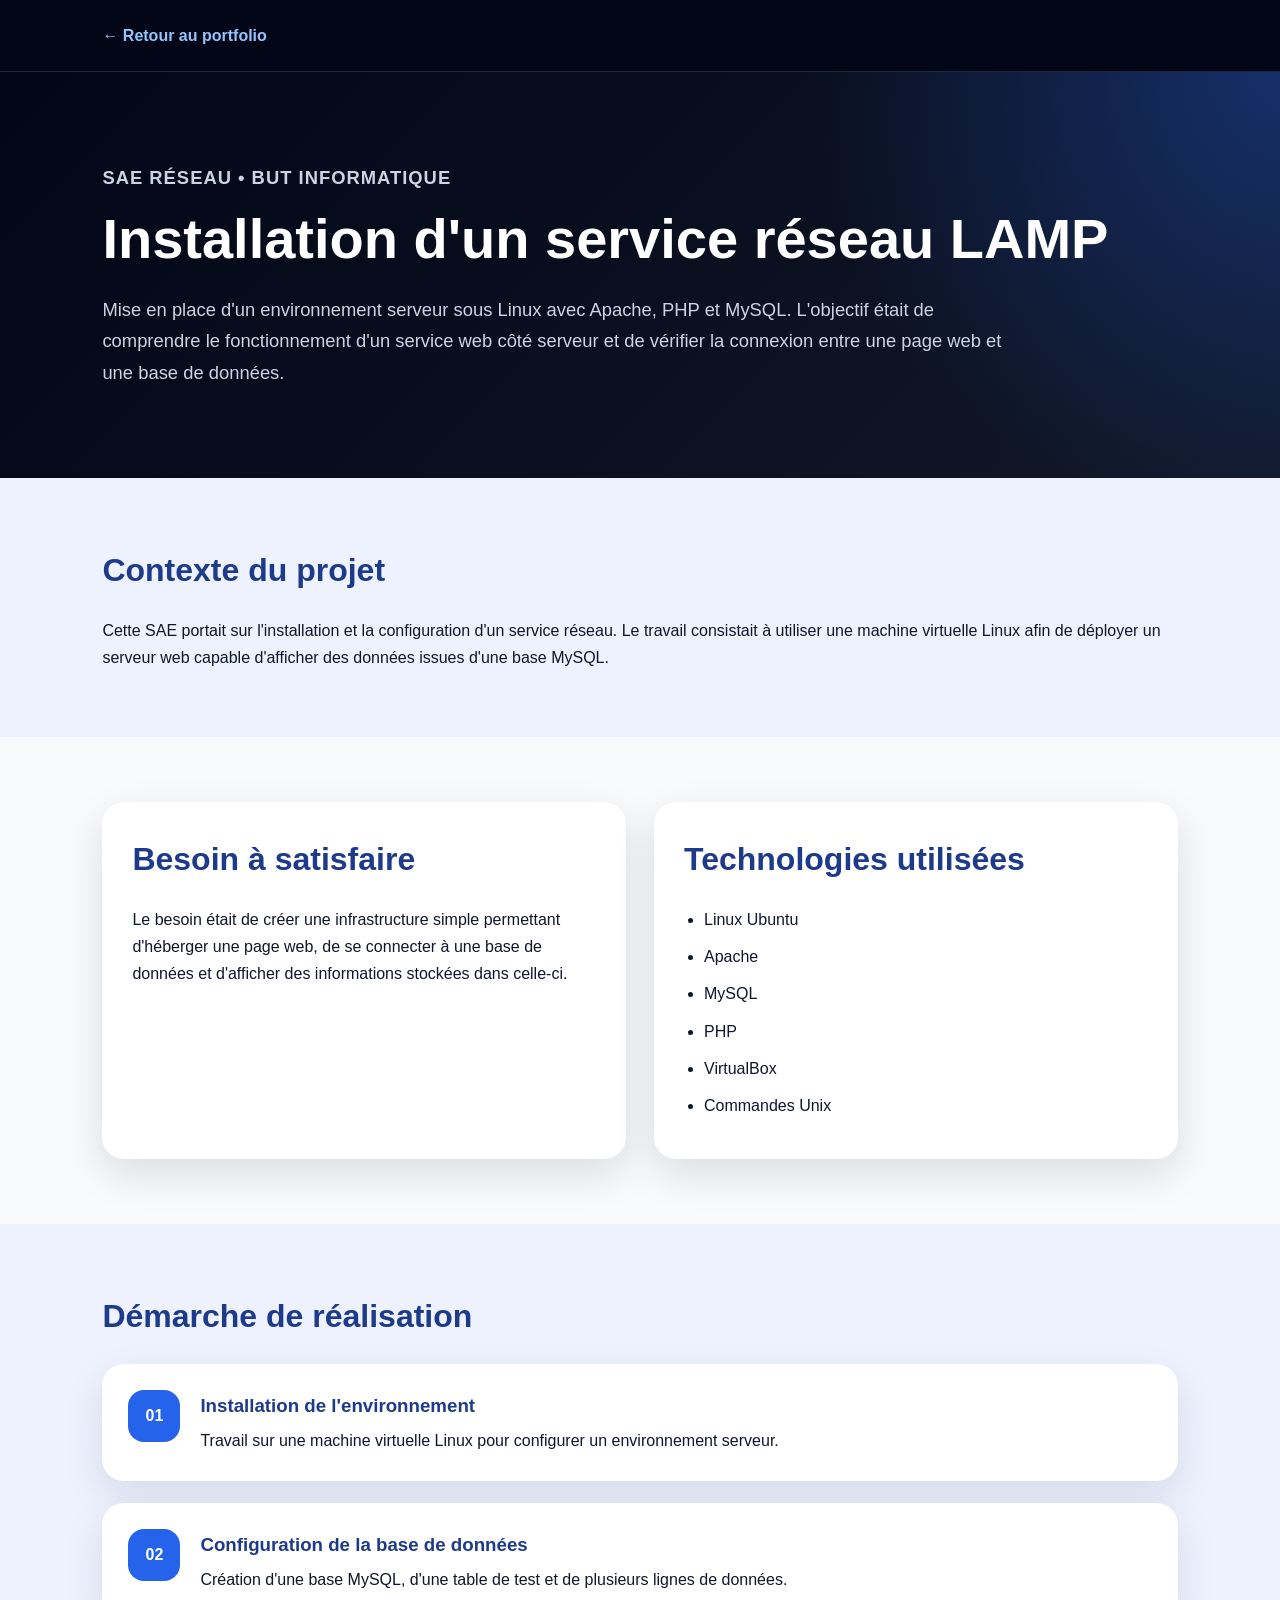
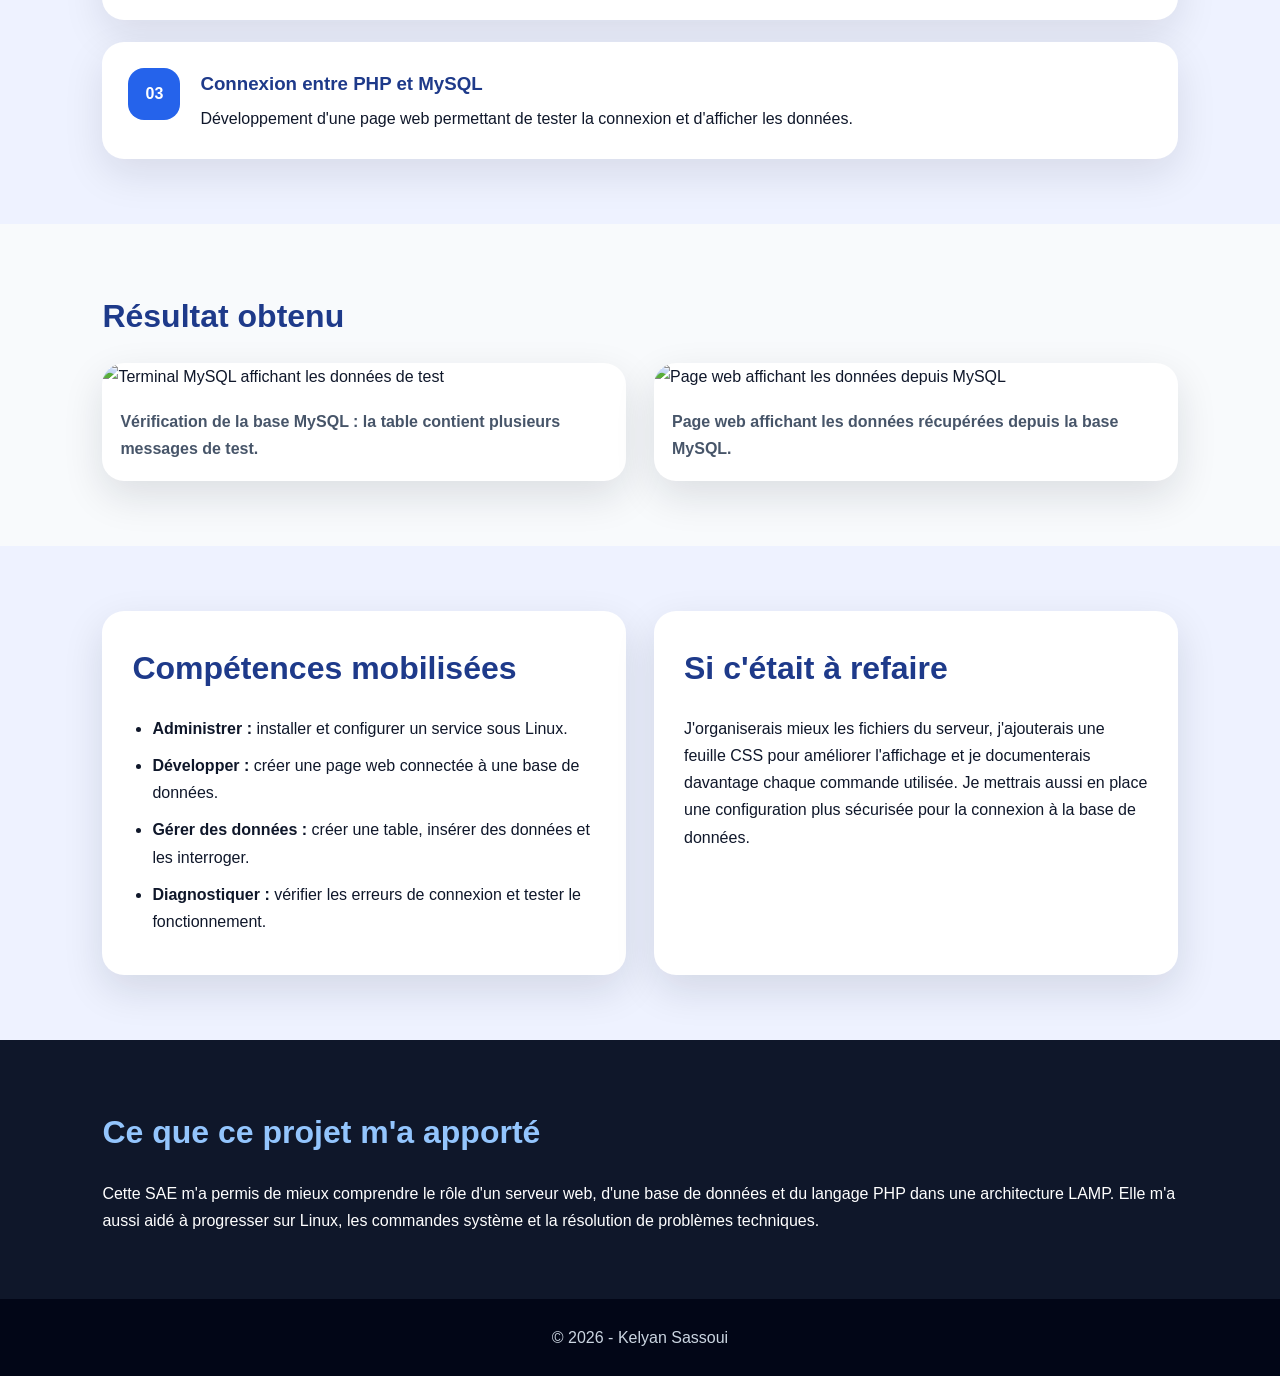
==== projet-reseau.html @ 21874e34 "Add files via upload" ====
<!DOCTYPE html>
<html lang="fr">
<head>
    <meta charset="UTF-8">
    <meta name="viewport" content="width=device-width, initial-scale=1.0">
    <title>SAE Réseau - Installation d'un service LAMP</title>
    <link rel="stylesheet" href="projet-reseau.css">
</head>
<body>

<header class="topbar">
    <a href="index.html" class="back">← Retour au portfolio</a>
</header>

<main>

<section class="hero-project">
    <p class="label">SAE Réseau • BUT Informatique</p>
    <h1>Installation d'un service réseau LAMP</h1>
    <p>
        Mise en place d'un environnement serveur sous Linux avec Apache, PHP et MySQL.
        L'objectif était de comprendre le fonctionnement d'un service web côté serveur
        et de vérifier la connexion entre une page web et une base de données.
    </p>
</section>

<section class="section">
    <h2>Contexte du projet</h2>
    <p>
        Cette SAE portait sur l'installation et la configuration d'un service réseau.
        Le travail consistait à utiliser une machine virtuelle Linux afin de déployer
        un serveur web capable d'afficher des données issues d'une base MySQL.
    </p>
</section>

<section class="section grid">
    <div class="card">
        <h2>Besoin à satisfaire</h2>
        <p>
            Le besoin était de créer une infrastructure simple permettant d'héberger une page web,
            de se connecter à une base de données et d'afficher des informations stockées dans celle-ci.
        </p>
    </div>

    <div class="card">
        <h2>Technologies utilisées</h2>
        <ul>
            <li>Linux Ubuntu</li>
            <li>Apache</li>
            <li>MySQL</li>
            <li>PHP</li>
            <li>VirtualBox</li>
            <li>Commandes Unix</li>
        </ul>
    </div>
</section>

<section class="section">
    <h2>Démarche de réalisation</h2>

    <div class="steps">
        <div class="step">
            <span>01</span>
            <div>
                <h3>Installation de l'environnement</h3>
                <p>Travail sur une machine virtuelle Linux pour configurer un environnement serveur.</p>
            </div>
        </div>

        <div class="step">
            <span>02</span>
            <div>
                <h3>Configuration de la base de données</h3>
                <p>Création d'une base MySQL, d'une table de test et de plusieurs lignes de données.</p>
            </div>
        </div>

        <div class="step">
            <span>03</span>
            <div>
                <h3>Connexion entre PHP et MySQL</h3>
                <p>Développement d'une page web permettant de tester la connexion et d'afficher les données.</p>
            </div>
        </div>
    </div>
</section>

<section class="section">
    <h2>Résultat obtenu</h2>

    <div class="screens">
        <figure>
            <img src="images/mysql-terminal.jpeg" alt="Terminal MySQL affichant les données de test">
            <figcaption>Vérification de la base MySQL : la table contient plusieurs messages de test.</figcaption>
        </figure>

        <figure>
            <img src="images/site-lamp.jpeg" alt="Page web affichant les données depuis MySQL">
            <figcaption>Page web affichant les données récupérées depuis la base MySQL.</figcaption>
        </figure>
    </div>
</section>

<section class="section grid">
    <div class="card">
        <h2>Compétences mobilisées</h2>
        <ul>
            <li><strong>Administrer :</strong> installer et configurer un service sous Linux.</li>
            <li><strong>Développer :</strong> créer une page web connectée à une base de données.</li>
            <li><strong>Gérer des données :</strong> créer une table, insérer des données et les interroger.</li>
            <li><strong>Diagnostiquer :</strong> vérifier les erreurs de connexion et tester le fonctionnement.</li>
        </ul>
    </div>

    <div class="card">
        <h2>Si c'était à refaire</h2>
        <p>
            J'organiserais mieux les fichiers du serveur, j'ajouterais une feuille CSS pour améliorer l'affichage
            et je documenterais davantage chaque commande utilisée. Je mettrais aussi en place une configuration
            plus sécurisée pour la connexion à la base de données.
        </p>
    </div>
</section>

<section class="section conclusion">
    <h2>Ce que ce projet m'a apporté</h2>
    <p>
        Cette SAE m'a permis de mieux comprendre le rôle d'un serveur web, d'une base de données
        et du langage PHP dans une architecture LAMP. Elle m'a aussi aidé à progresser sur Linux,
        les commandes système et la résolution de problèmes techniques.
    </p>
</section>

</main>

<footer>
    <p>© 2026 - Kelyan Sassoui</p>
</footer>

</body>
</html>
---- projet-reseau.css ----
* {
    margin: 0;
    padding: 0;
    box-sizing: border-box;
}

body {
    font-family: Arial, Helvetica, sans-serif;
    background: #0f172a;
    color: #e5e7eb;
    line-height: 1.7;
}

.topbar {
    padding: 22px 8%;
    background: #020617;
    border-bottom: 1px solid #1e293b;
}

.back {
    color: #93c5fd;
    text-decoration: none;
    font-weight: 800;
}

.hero-project {
    padding: 90px 8%;
    background:
        radial-gradient(circle at top right, rgba(37, 99, 235, 0.35), transparent 35%),
        linear-gradient(135deg, #020617, #111827);
}

.label {
    color: #60a5fa;
    font-weight: 900;
    text-transform: uppercase;
    letter-spacing: 1px;
    margin-bottom: 15px;
}

.hero-project h1 {
    font-size: 3.5rem;
    line-height: 1.1;
    margin-bottom: 24px;
    color: white;
}

.hero-project p {
    max-width: 900px;
    font-size: 1.15rem;
    color: #cbd5e1;
}

.section {
    padding: 65px 8%;
    background: #f8fafc;
    color: #0f172a;
}

.section:nth-of-type(even) {
    background: #eef2ff;
}

.section h2 {
    font-size: 2rem;
    margin-bottom: 20px;
    color: #1e3a8a;
}

.grid {
    display: grid;
    grid-template-columns: repeat(2, 1fr);
    gap: 28px;
}

.card {
    background: white;
    padding: 30px;
    border-radius: 22px;
    box-shadow: 0 15px 40px rgba(15, 23, 42, 0.12);
}

.card ul {
    padding-left: 20px;
}

.card li {
    margin-bottom: 10px;
}

.steps {
    display: grid;
    gap: 22px;
}

.step {
    display: flex;
    gap: 20px;
    background: white;
    padding: 26px;
    border-radius: 22px;
    box-shadow: 0 15px 40px rgba(15, 23, 42, 0.10);
}

.step span {
    min-width: 52px;
    height: 52px;
    background: #2563eb;
    color: white;
    border-radius: 16px;
    display: grid;
    place-items: center;
    font-weight: 900;
}

.step h3 {
    color: #1e3a8a;
    margin-bottom: 6px;
}

.screens {
    display: grid;
    grid-template-columns: repeat(2, 1fr);
    gap: 28px;
}

figure {
    background: white;
    border-radius: 22px;
    overflow: hidden;
    box-shadow: 0 15px 40px rgba(15, 23, 42, 0.12);
}

figure img {
    width: 100%;
    display: block;
}

figcaption {
    padding: 18px;
    color: #475569;
    font-weight: 700;
}

.conclusion {
    background: #0f172a;
    color: white;
}

.conclusion h2 {
    color: #93c5fd;
}

footer {
    text-align: center;
    padding: 25px;
    background: #020617;
    color: #cbd5e1;
}

@media (max-width: 900px) {
    .hero-project h1 {
        font-size: 2.4rem;
    }

    .grid,
    .screens {
        grid-template-columns: 1fr;
    }

    .step {
        flex-direction: column;
    }
}
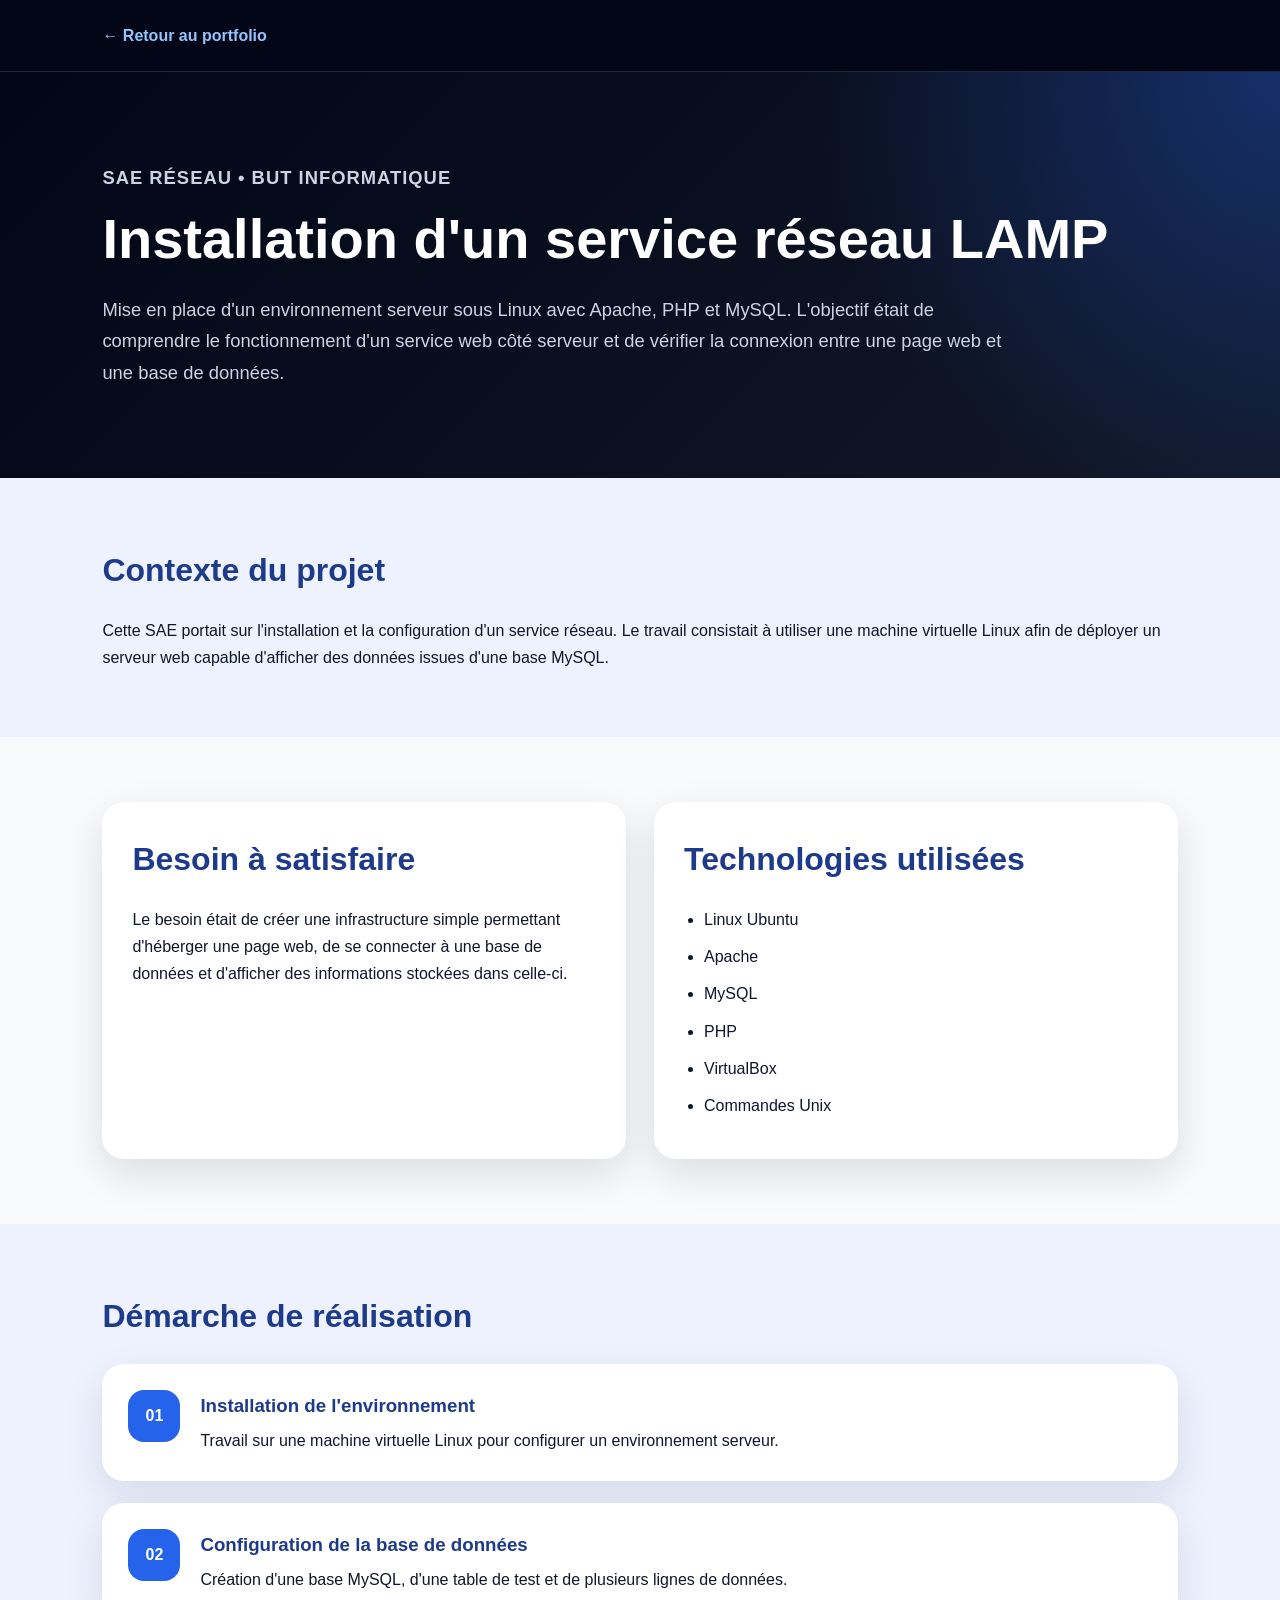
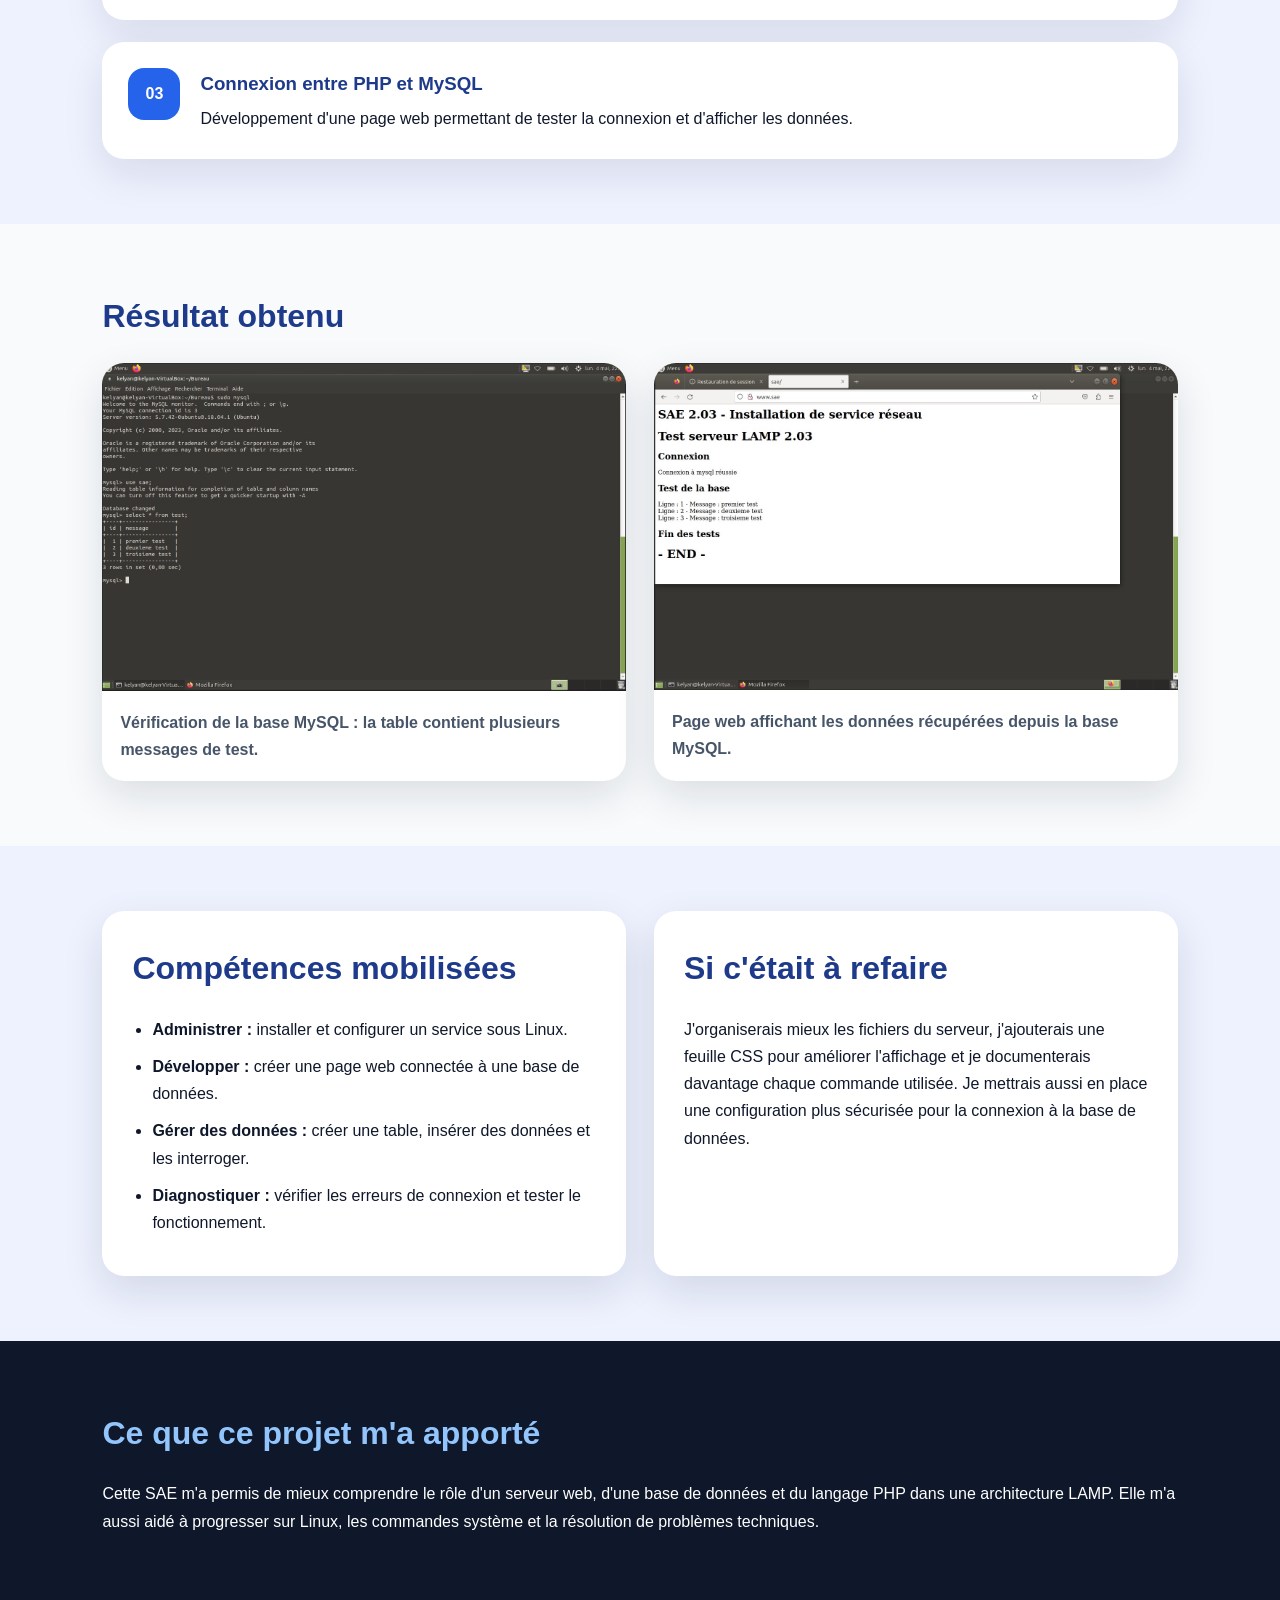
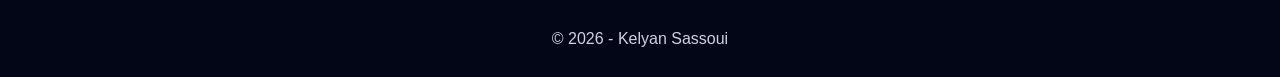
==== commit 44a26445: "Add files via upload" ====
--- a/projet-reseau.html
+++ b/projet-reseau.html
@@ -90,12 +90,12 @@
 
     <div class="screens">
         <figure>
-            <img src="images/mysql-terminal.jpeg" alt="Terminal MySQL affichant les données de test">
+            <img src="mysql-terminal.jpeg" alt="Terminal MySQL affichant les données de test">
             <figcaption>Vérification de la base MySQL : la table contient plusieurs messages de test.</figcaption>
         </figure>
 
         <figure>
-            <img src="images/site-lamp.jpeg" alt="Page web affichant les données depuis MySQL">
+            <img src="site-lamp.jpeg" alt="Page web affichant les données depuis MySQL">
             <figcaption>Page web affichant les données récupérées depuis la base MySQL.</figcaption>
         </figure>
     </div>
